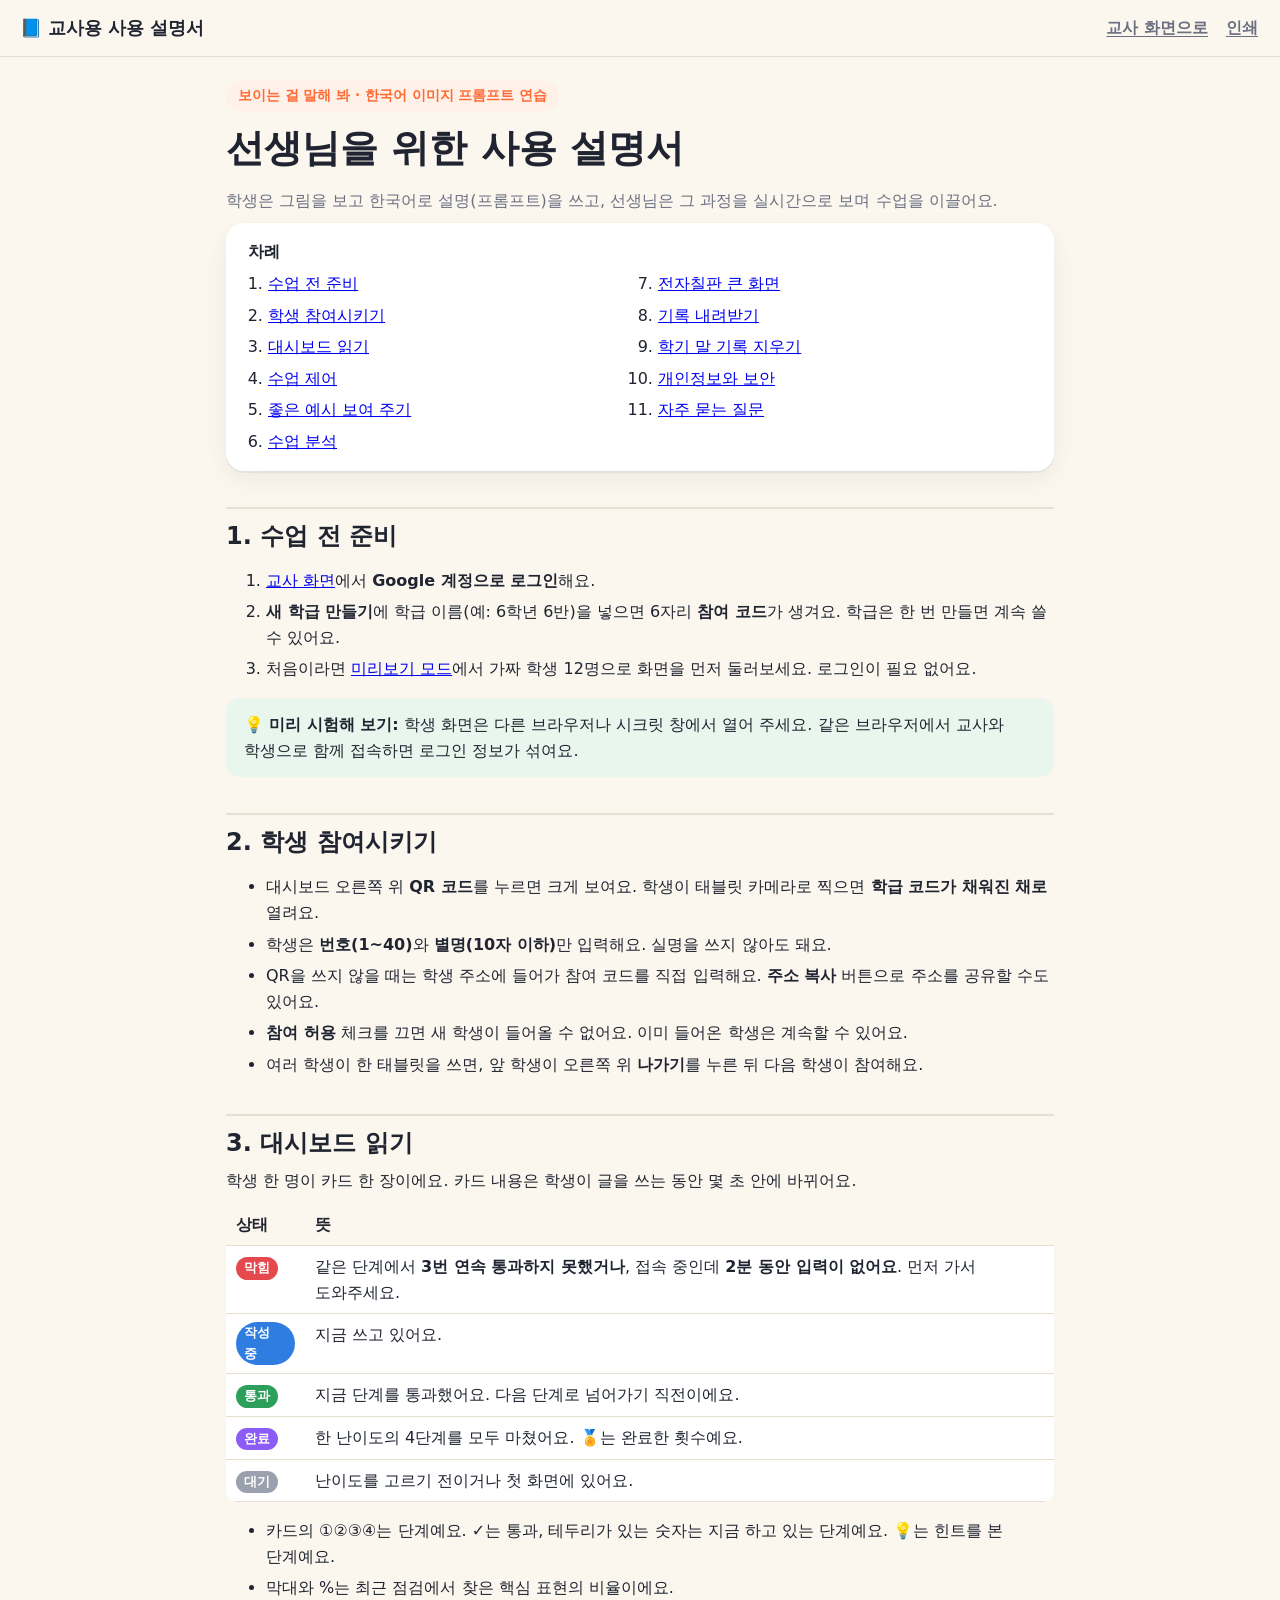
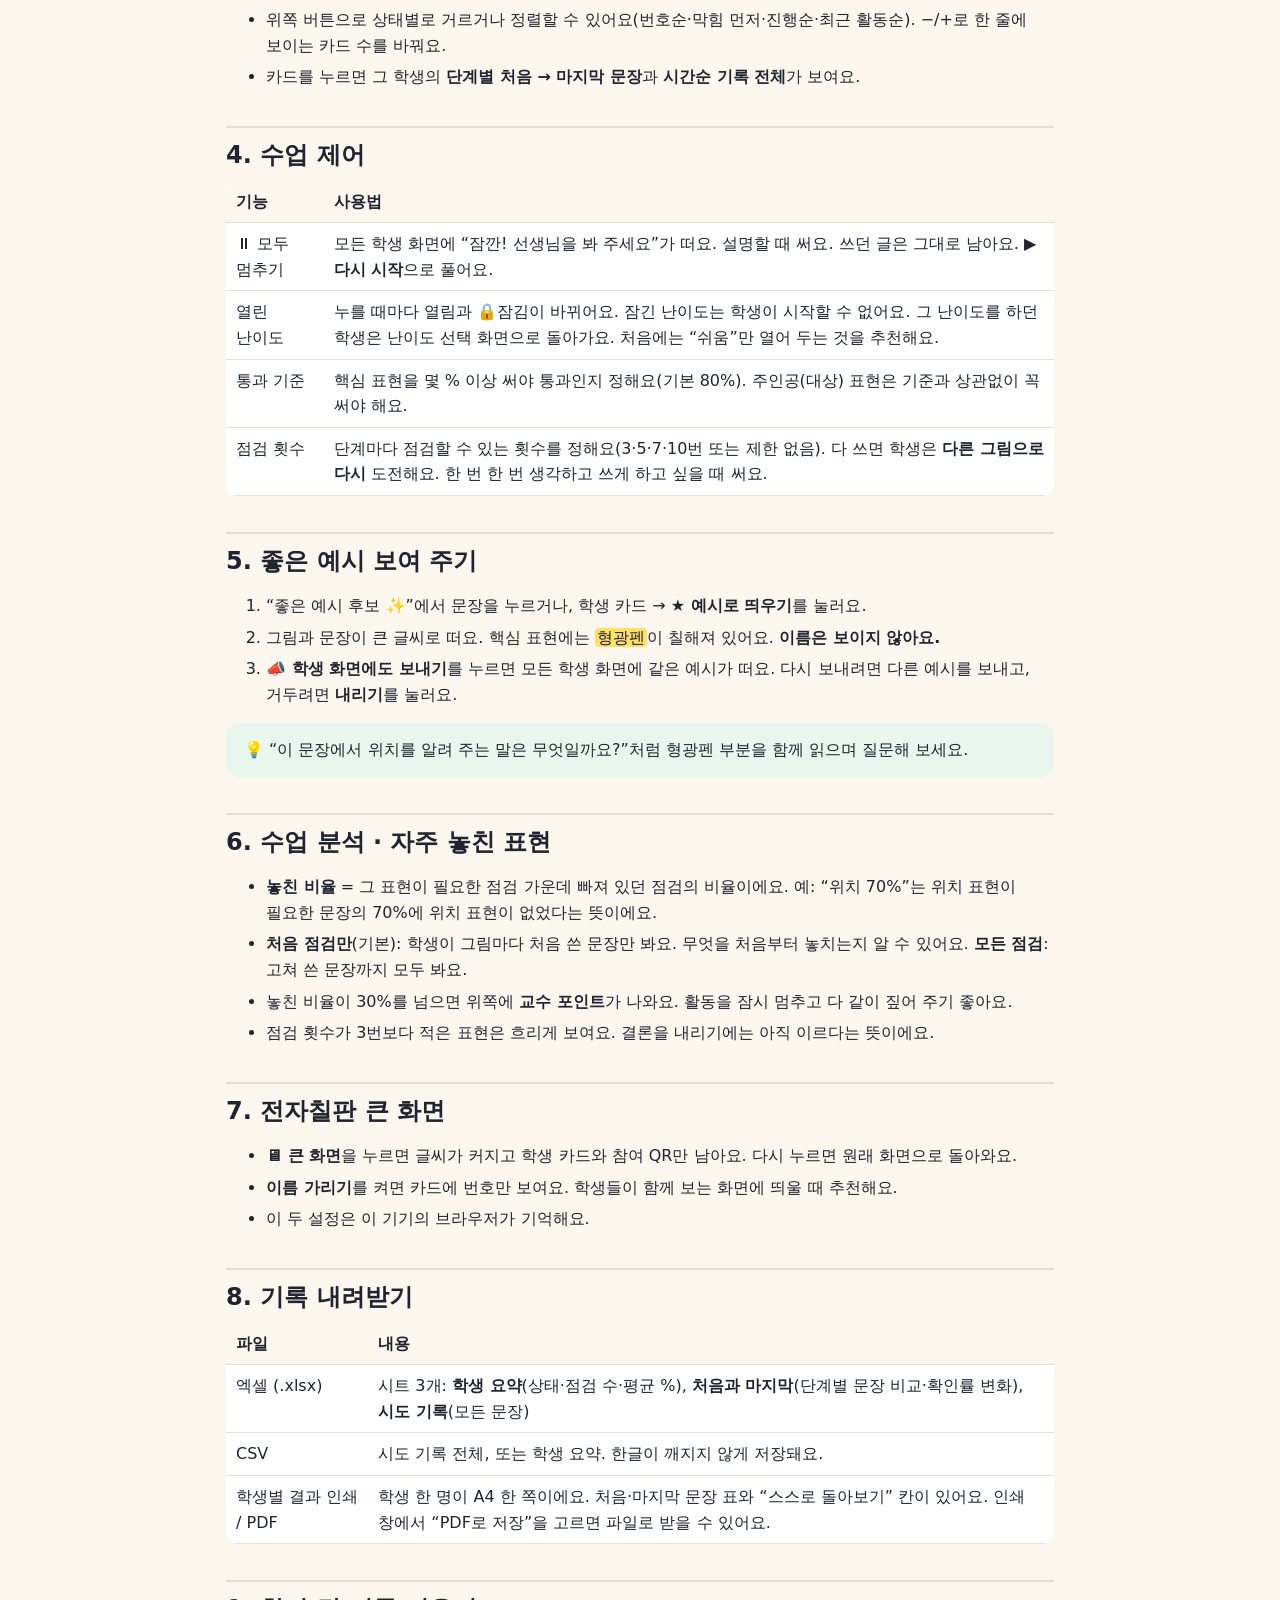
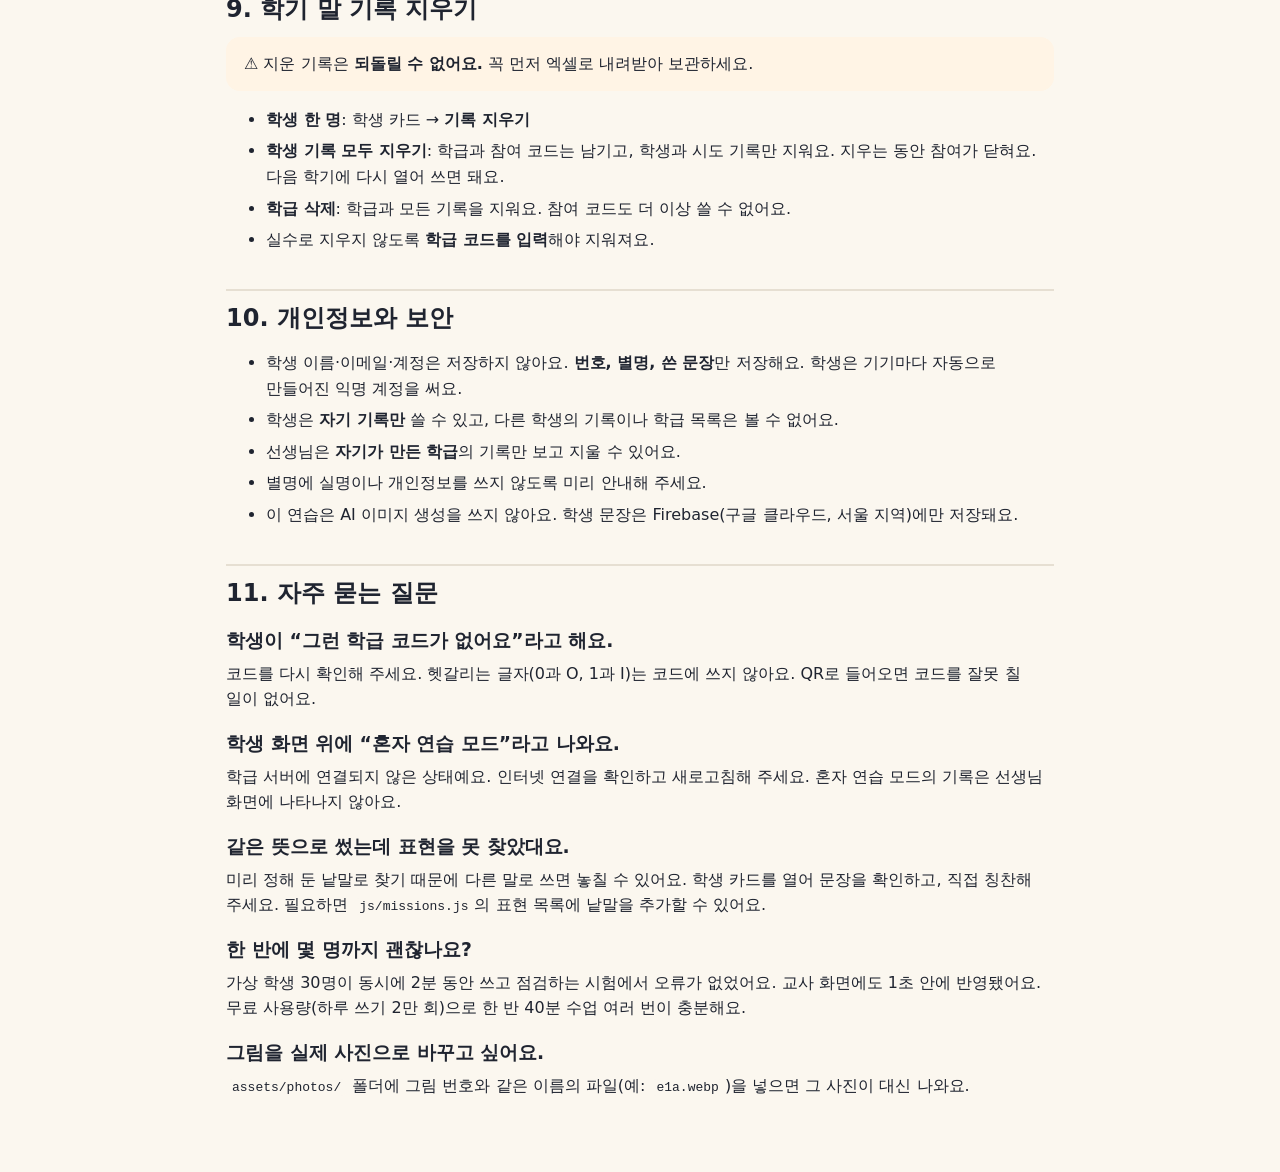
==== guide.html @ dd469cb9 "4단계 수업 운영 도구 + 6단계 마무리 4단계 - 수업 제어: 전체 일시정지, 난이도 잠금, 통과 기준, 단계별 점검 횟수 제한 (학생 화면 실시간 반영) - 좋은 예시: 이름 " ====
<!doctype html>
<html lang="ko">
<head>
  <meta charset="utf-8">
  <meta name="viewport" content="width=device-width, initial-scale=1">
  <title>교사용 사용 설명서 · 보이는 걸 말해 봐</title>
  <link rel="stylesheet" href="css/style.css">
  <style>
    .guide { max-width: 860px; }
    .guide h1 { font-size: clamp(1.8rem, 4vw, 2.4rem); }
    .guide h2 { margin-top: 36px; padding-top: 12px; border-top: 2px solid var(--line); }
    .guide h3 { margin-top: 20px; }
    .guide li { margin-bottom: 6px; }
    .guide .toc { background: var(--card); border-radius: var(--radius); padding: 16px 22px; box-shadow: var(--shadow); }
    .guide .toc ol { margin: 6px 0 0; padding-left: 20px; columns: 2; }
    .guide .box { background: var(--card); border-radius: 14px; padding: 14px 18px; border: 1px solid var(--line); margin: 12px 0; }
    .guide .tip { background: var(--ok-soft); border: 0; }
    .guide .warn { background: var(--warn-soft); border: 0; }
    .guide table { width: 100%; border-collapse: collapse; background: var(--card); border-radius: 12px; overflow: hidden; }
    .guide th, .guide td { text-align: left; padding: 8px 10px; border-bottom: 1px solid var(--line); vertical-align: top; }
    .guide th { background: var(--bg); }
    .guide code { background: var(--bg); padding: 1px 6px; border-radius: 6px; }
    .st { display: inline-block; font-weight: 800; font-size: .8rem; padding: 1px 8px; border-radius: 999px; color: #fff; }
    .st.w { background: #2f7de1; } .st.p { background: #2e9e5b; } .st.s { background: #e5484d; } .st.d { background: #8b5cf6; } .st.q { background: #9aa0ad; }
    @media (max-width: 640px) { .guide .toc ol { columns: 1; } }
    @media print { .topbar { display: none; } .guide h2 { break-before: auto; } }
  </style>
</head>
<body>
  <header class="topbar">
    <a class="brand" href="teacher.html" style="color:inherit;text-decoration:none"><span aria-hidden="true">📘</span> 교사용 사용 설명서</a>
    <div class="top-actions"><a class="text-button" href="teacher.html">교사 화면으로</a><button class="text-button" type="button" onclick="print()">인쇄</button></div>
  </header>
  <main class="wrap guide">
    <span class="eyebrow">보이는 걸 말해 봐 · 한국어 이미지 프롬프트 연습</span>
    <h1>선생님을 위한 사용 설명서</h1>
    <p class="muted">학생은 그림을 보고 한국어로 설명(프롬프트)을 쓰고, 선생님은 그 과정을 실시간으로 보며 수업을 이끌어요.</p>

    <nav class="toc" aria-label="차례"><b>차례</b>
      <ol>
        <li><a href="#before">수업 전 준비</a></li>
        <li><a href="#join">학생 참여시키기</a></li>
        <li><a href="#dash">대시보드 읽기</a></li>
        <li><a href="#control">수업 제어</a></li>
        <li><a href="#example">좋은 예시 보여 주기</a></li>
        <li><a href="#analysis">수업 분석</a></li>
        <li><a href="#board">전자칠판 큰 화면</a></li>
        <li><a href="#download">기록 내려받기</a></li>
        <li><a href="#delete">학기 말 기록 지우기</a></li>
        <li><a href="#privacy">개인정보와 보안</a></li>
        <li><a href="#faq">자주 묻는 질문</a></li>
      </ol>
    </nav>

    <h2 id="before">1. 수업 전 준비</h2>
    <ol>
      <li><a href="teacher.html">교사 화면</a>에서 <b>Google 계정으로 로그인</b>해요.</li>
      <li><b>새 학급 만들기</b>에 학급 이름(예: 6학년 6반)을 넣으면 6자리 <b>참여 코드</b>가 생겨요. 학급은 한 번 만들면 계속 쓸 수 있어요.</li>
      <li>처음이라면 <a href="teacher.html?demo">미리보기 모드</a>에서 가짜 학생 12명으로 화면을 먼저 둘러보세요. 로그인이 필요 없어요.</li>
    </ol>
    <div class="box tip">💡 <b>미리 시험해 보기:</b> 학생 화면은 다른 브라우저나 시크릿 창에서 열어 주세요. 같은 브라우저에서 교사와 학생으로 함께 접속하면 로그인 정보가 섞여요.</div>

    <h2 id="join">2. 학생 참여시키기</h2>
    <ul>
      <li>대시보드 오른쪽 위 <b>QR 코드</b>를 누르면 크게 보여요. 학생이 태블릿 카메라로 찍으면 <b>학급 코드가 채워진 채로</b> 열려요.</li>
      <li>학생은 <b>번호(1~40)</b>와 <b>별명(10자 이하)</b>만 입력해요. 실명을 쓰지 않아도 돼요.</li>
      <li>QR을 쓰지 않을 때는 학생 주소에 들어가 참여 코드를 직접 입력해요. <b>주소 복사</b> 버튼으로 주소를 공유할 수도 있어요.</li>
      <li><b>참여 허용</b> 체크를 끄면 새 학생이 들어올 수 없어요. 이미 들어온 학생은 계속할 수 있어요.</li>
      <li>여러 학생이 한 태블릿을 쓰면, 앞 학생이 오른쪽 위 <b>나가기</b>를 누른 뒤 다음 학생이 참여해요.</li>
    </ul>

    <h2 id="dash">3. 대시보드 읽기</h2>
    <p>학생 한 명이 카드 한 장이에요. 카드 내용은 학생이 글을 쓰는 동안 몇 초 안에 바뀌어요.</p>
    <table>
      <tr><th>상태</th><th>뜻</th></tr>
      <tr><td><span class="st s">막힘</span></td><td>같은 단계에서 <b>3번 연속 통과하지 못했거나</b>, 접속 중인데 <b>2분 동안 입력이 없어요</b>. 먼저 가서 도와주세요.</td></tr>
      <tr><td><span class="st w">작성 중</span></td><td>지금 쓰고 있어요.</td></tr>
      <tr><td><span class="st p">통과</span></td><td>지금 단계를 통과했어요. 다음 단계로 넘어가기 직전이에요.</td></tr>
      <tr><td><span class="st d">완료</span></td><td>한 난이도의 4단계를 모두 마쳤어요. 🏅는 완료한 횟수예요.</td></tr>
      <tr><td><span class="st q">대기</span></td><td>난이도를 고르기 전이거나 첫 화면에 있어요.</td></tr>
    </table>
    <ul>
      <li>카드의 ①②③④는 단계예요. ✓는 통과, 테두리가 있는 숫자는 지금 하고 있는 단계예요. 💡는 힌트를 본 단계예요.</li>
      <li>막대와 %는 최근 점검에서 찾은 핵심 표현의 비율이에요.</li>
      <li>위쪽 버튼으로 상태별로 거르거나 정렬할 수 있어요(번호순·막힘 먼저·진행순·최근 활동순). −/+로 한 줄에 보이는 카드 수를 바꿔요.</li>
      <li>카드를 누르면 그 학생의 <b>단계별 처음 → 마지막 문장</b>과 <b>시간순 기록 전체</b>가 보여요.</li>
    </ul>

    <h2 id="control">4. 수업 제어</h2>
    <table>
      <tr><th>기능</th><th>사용법</th></tr>
      <tr><td>⏸ 모두 멈추기</td><td>모든 학생 화면에 “잠깐! 선생님을 봐 주세요”가 떠요. 설명할 때 써요. 쓰던 글은 그대로 남아요. <b>▶ 다시 시작</b>으로 풀어요.</td></tr>
      <tr><td>열린 난이도</td><td>누를 때마다 열림과 🔒잠김이 바뀌어요. 잠긴 난이도는 학생이 시작할 수 없어요. 그 난이도를 하던 학생은 난이도 선택 화면으로 돌아가요. 처음에는 “쉬움”만 열어 두는 것을 추천해요.</td></tr>
      <tr><td>통과 기준</td><td>핵심 표현을 몇 % 이상 써야 통과인지 정해요(기본 80%). 주인공(대상) 표현은 기준과 상관없이 꼭 써야 해요.</td></tr>
      <tr><td>점검 횟수</td><td>단계마다 점검할 수 있는 횟수를 정해요(3·5·7·10번 또는 제한 없음). 다 쓰면 학생은 <b>다른 그림으로 다시</b> 도전해요. 한 번 한 번 생각하고 쓰게 하고 싶을 때 써요.</td></tr>
    </table>

    <h2 id="example">5. 좋은 예시 보여 주기</h2>
    <ol>
      <li>“좋은 예시 후보 ✨”에서 문장을 누르거나, 학생 카드 → <b>★ 예시로 띄우기</b>를 눌러요.</li>
      <li>그림과 문장이 큰 글씨로 떠요. 핵심 표현에는 <mark>형광펜</mark>이 칠해져 있어요. <b>이름은 보이지 않아요.</b></li>
      <li><b>📣 학생 화면에도 보내기</b>를 누르면 모든 학생 화면에 같은 예시가 떠요. 다시 보내려면 다른 예시를 보내고, 거두려면 <b>내리기</b>를 눌러요.</li>
    </ol>
    <div class="box tip">💡 “이 문장에서 위치를 알려 주는 말은 무엇일까요?”처럼 형광펜 부분을 함께 읽으며 질문해 보세요.</div>

    <h2 id="analysis">6. 수업 분석 · 자주 놓친 표현</h2>
    <ul>
      <li><b>놓친 비율</b> = 그 표현이 필요한 점검 가운데 빠져 있던 점검의 비율이에요. 예: “위치 70%”는 위치 표현이 필요한 문장의 70%에 위치 표현이 없었다는 뜻이에요.</li>
      <li><b>처음 점검만</b>(기본): 학생이 그림마다 처음 쓴 문장만 봐요. 무엇을 처음부터 놓치는지 알 수 있어요. <b>모든 점검</b>: 고쳐 쓴 문장까지 모두 봐요.</li>
      <li>놓친 비율이 30%를 넘으면 위쪽에 <b>교수 포인트</b>가 나와요. 활동을 잠시 멈추고 다 같이 짚어 주기 좋아요.</li>
      <li>점검 횟수가 3번보다 적은 표현은 흐리게 보여요. 결론을 내리기에는 아직 이르다는 뜻이에요.</li>
    </ul>

    <h2 id="board">7. 전자칠판 큰 화면</h2>
    <ul>
      <li><b>🖥 큰 화면</b>을 누르면 글씨가 커지고 학생 카드와 참여 QR만 남아요. 다시 누르면 원래 화면으로 돌아와요.</li>
      <li><b>이름 가리기</b>를 켜면 카드에 번호만 보여요. 학생들이 함께 보는 화면에 띄울 때 추천해요.</li>
      <li>이 두 설정은 이 기기의 브라우저가 기억해요.</li>
    </ul>

    <h2 id="download">8. 기록 내려받기</h2>
    <table>
      <tr><th>파일</th><th>내용</th></tr>
      <tr><td>엑셀 (.xlsx)</td><td>시트 3개: <b>학생 요약</b>(상태·점검 수·평균 %), <b>처음과 마지막</b>(단계별 문장 비교·확인률 변화), <b>시도 기록</b>(모든 문장)</td></tr>
      <tr><td>CSV</td><td>시도 기록 전체, 또는 학생 요약. 한글이 깨지지 않게 저장돼요.</td></tr>
      <tr><td>학생별 결과 인쇄 / PDF</td><td>학생 한 명이 A4 한 쪽이에요. 처음·마지막 문장 표와 “스스로 돌아보기” 칸이 있어요. 인쇄 창에서 “PDF로 저장”을 고르면 파일로 받을 수 있어요.</td></tr>
    </table>

    <h2 id="delete">9. 학기 말 기록 지우기</h2>
    <div class="box warn">⚠️ 지운 기록은 <b>되돌릴 수 없어요.</b> 꼭 먼저 엑셀로 내려받아 보관하세요.</div>
    <ul>
      <li><b>학생 한 명</b>: 학생 카드 → <b>기록 지우기</b></li>
      <li><b>학생 기록 모두 지우기</b>: 학급과 참여 코드는 남기고, 학생과 시도 기록만 지워요. 지우는 동안 참여가 닫혀요. 다음 학기에 다시 열어 쓰면 돼요.</li>
      <li><b>학급 삭제</b>: 학급과 모든 기록을 지워요. 참여 코드도 더 이상 쓸 수 없어요.</li>
      <li>실수로 지우지 않도록 <b>학급 코드를 입력</b>해야 지워져요.</li>
    </ul>

    <h2 id="privacy">10. 개인정보와 보안</h2>
    <ul>
      <li>학생 이름·이메일·계정은 저장하지 않아요. <b>번호, 별명, 쓴 문장</b>만 저장해요. 학생은 기기마다 자동으로 만들어진 익명 계정을 써요.</li>
      <li>학생은 <b>자기 기록만</b> 쓸 수 있고, 다른 학생의 기록이나 학급 목록은 볼 수 없어요.</li>
      <li>선생님은 <b>자기가 만든 학급</b>의 기록만 보고 지울 수 있어요.</li>
      <li>별명에 실명이나 개인정보를 쓰지 않도록 미리 안내해 주세요.</li>
      <li>이 연습은 AI 이미지 생성을 쓰지 않아요. 학생 문장은 Firebase(구글 클라우드, 서울 지역)에만 저장돼요.</li>
    </ul>

    <h2 id="faq">11. 자주 묻는 질문</h2>
    <h3>학생이 “그런 학급 코드가 없어요”라고 해요.</h3>
    <p>코드를 다시 확인해 주세요. 헷갈리는 글자(0과 O, 1과 I)는 코드에 쓰지 않아요. QR로 들어오면 코드를 잘못 칠 일이 없어요.</p>
    <h3>학생 화면 위에 “혼자 연습 모드”라고 나와요.</h3>
    <p>학급 서버에 연결되지 않은 상태예요. 인터넷 연결을 확인하고 새로고침해 주세요. 혼자 연습 모드의 기록은 선생님 화면에 나타나지 않아요.</p>
    <h3>같은 뜻으로 썼는데 표현을 못 찾았대요.</h3>
    <p>미리 정해 둔 낱말로 찾기 때문에 다른 말로 쓰면 놓칠 수 있어요. 학생 카드를 열어 문장을 확인하고, 직접 칭찬해 주세요. 필요하면 <code>js/missions.js</code>의 표현 목록에 낱말을 추가할 수 있어요.</p>
    <h3>한 반에 몇 명까지 괜찮나요?</h3>
    <p>가상 학생 30명이 동시에 2분 동안 쓰고 점검하는 시험에서 오류가 없었어요. 교사 화면에도 1초 안에 반영됐어요. 무료 사용량(하루 쓰기 2만 회)으로 한 반 40분 수업 여러 번이 충분해요.</p>
    <h3>그림을 실제 사진으로 바꾸고 싶어요.</h3>
    <p><code>assets/photos/</code> 폴더에 그림 번호와 같은 이름의 파일(예: <code>e1a.webp</code>)을 넣으면 그 사진이 대신 나와요.</p>
  </main>
</body>
</html>
---- css/style.css ----
:root {
  --bg: #fbf7ef;
  --card: #ffffff;
  --ink: #1f2430;
  --muted: #6b7080;
  --line: #e6dfd2;
  --accent: #ff6b35;
  --accent-ink: #ffffff;
  --accent-soft: #fff0e8;
  --easy: #3fae5a;
  --medium: #2f7de1;
  --hard: #8b5cf6;
  --ok: #2e9e5b;
  --ok-soft: #e8f6ee;
  --warn: #d9822b;
  --warn-soft: #fff4e5;
  --radius: 18px;
  --shadow: 0 2px 0 rgba(31, 36, 48, .06), 0 8px 24px rgba(31, 36, 48, .06);
  font-family: "Pretendard", "Apple SD Gothic Neo", "Malgun Gothic", system-ui, sans-serif;
}
* { box-sizing: border-box; }
body { margin: 0; background: var(--bg); color: var(--ink); line-height: 1.6; word-break: keep-all; }
button, input, select, textarea { font: inherit; color: inherit; }
button { cursor: pointer; }
button:disabled { cursor: not-allowed; opacity: .45; }
:focus-visible { outline: 3px solid var(--accent); outline-offset: 2px; }
h1, h2, h3 { line-height: 1.3; margin: 0 0 .4em; }
p { margin: 0 0 .6em; }
.muted { color: var(--muted); }
.tiny { font-size: .85rem; }
.wrap { max-width: 1120px; margin: 0 auto; padding: 24px 16px 64px; }
.loading { text-align: center; padding: 80px 0; color: var(--muted); }

/* 상단 바 */
.topbar { position: sticky; top: 0; z-index: 10; display: flex; align-items: center; justify-content: space-between; gap: 12px; flex-wrap: wrap; padding: 10px 20px; background: rgba(251, 247, 239, .92); backdrop-filter: blur(8px); border-bottom: 1px solid var(--line); }
.brand { background: none; border: 0; font-weight: 800; font-size: 1.1rem; padding: 4px 0; }
.top-actions { display: flex; align-items: center; gap: 6px 14px; flex-wrap: wrap; }
.who { font-weight: 700; background: var(--card); border: 1px solid var(--line); padding: 3px 12px; border-radius: 999px; font-size: .9rem; }
.net { font-size: .8rem; padding: 3px 10px; border-radius: 999px; }
.net.on { background: var(--ok-soft); color: var(--ok); }
.net.off { background: #fde8e8; color: #c0392b; }
.net.local { background: #eef0f4; color: var(--muted); }

/* 버튼 */
.primary { background: var(--accent); color: var(--accent-ink); border: 0; border-radius: 999px; padding: 12px 22px; font-weight: 800; box-shadow: 0 3px 0 #d9531f; }
.primary:hover:not(:disabled) { filter: brightness(1.05); }
.primary:active:not(:disabled) { transform: translateY(2px); box-shadow: 0 1px 0 #d9531f; }
.outline { background: var(--card); border: 2px solid var(--ink); border-radius: 999px; padding: 10px 20px; font-weight: 700; }
.outline.compact { padding: 6px 14px; font-size: .9rem; }
.text-button { background: none; border: 0; padding: 4px 2px; color: var(--muted); font-weight: 600; text-decoration: underline; text-underline-offset: 3px; }
.text-button:hover { color: var(--ink); }
.full { width: 100%; }

/* 참여 화면 */
.join-card { max-width: 480px; margin: 40px auto; background: var(--card); border-radius: 28px; padding: 36px 32px; box-shadow: var(--shadow); text-align: center; }
.join-card h1 { font-size: 2rem; }
.join-form { display: grid; gap: 14px; margin: 24px 0 10px; text-align: left; }
.join-form label { display: grid; gap: 6px; font-weight: 700; }
.join-form input, .join-form select { border: 2px solid var(--line); border-radius: 12px; padding: 12px 14px; background: #fff; font-size: 1.05rem; }
.join-form input:focus, .join-form select:focus { border-color: var(--accent); outline: none; }
#classCode { text-transform: uppercase; letter-spacing: .15em; font-weight: 800; }
.form-error { color: #c0392b; min-height: 1.4em; margin: 0; font-weight: 600; }

/* 로비 */
.eyebrow { display: inline-block; font-size: .85rem; font-weight: 700; color: var(--accent); background: var(--accent-soft); padding: 4px 12px; border-radius: 999px; margin-bottom: 12px; }
.hero { padding: 24px 0 12px; }
.hero h1, .join-card h1 { font-size: clamp(1.8rem, 4vw, 2.8rem); }
h1 em { font-style: normal; color: var(--accent); }
.hero-copy { max-width: 640px; color: var(--muted); font-size: 1.05rem; }
.definition { display: grid; grid-template-columns: 1fr 1fr; gap: 20px; background: var(--card); border-radius: var(--radius); padding: 24px; box-shadow: var(--shadow); margin: 20px 0; }
.prompt-example { background: var(--bg); border-radius: 14px; padding: 16px 18px; }
.prompt-example .before { color: var(--muted); text-decoration: line-through; }
.prompt-example .after { font-weight: 700; }
.resume { display: flex; justify-content: space-between; align-items: center; gap: 12px; flex-wrap: wrap; background: var(--accent-soft); border: 2px dashed var(--accent); border-radius: var(--radius); padding: 14px 20px; margin-bottom: 20px; font-weight: 700; }
.level-heading { display: flex; justify-content: space-between; align-items: baseline; flex-wrap: wrap; gap: 8px; margin: 28px 0 14px; }
.level-grid { display: grid; grid-template-columns: repeat(3, 1fr); gap: 16px; }
.level-card { background: var(--card); border-radius: var(--radius); overflow: hidden; box-shadow: var(--shadow); display: flex; flex-direction: column; }
.level-card .card-head { display: flex; justify-content: space-between; align-items: center; padding: 18px 20px; color: #fff; }
.level-card .card-head h3 { margin: 0; font-size: 1.4rem; }
.level-card.easy .card-head { background: var(--easy); }
.level-card.medium .card-head { background: var(--medium); }
.level-card.hard .card-head { background: var(--hard); }
.card-body { padding: 18px 20px 20px; display: flex; flex-direction: column; gap: 12px; flex: 1; }
.card-body .primary { margin-top: auto; }
.tagrow, .chips { display: flex; flex-wrap: wrap; gap: 6px; }
.tag, .chip { font-size: .82rem; padding: 3px 10px; border-radius: 999px; background: var(--bg); border: 1px solid var(--line); }
.how { display: grid; grid-template-columns: repeat(3, 1fr); gap: 16px; margin-top: 32px; }
.how article { background: var(--card); border-radius: var(--radius); padding: 18px 20px; border: 1px solid var(--line); }
.how b { display: block; margin-bottom: 4px; }
.how span { color: var(--accent); margin-right: 8px; }
.how p { color: var(--muted); margin: 0; }

/* 도전 화면 */
.game-top { display: flex; justify-content: space-between; align-items: center; gap: 12px; flex-wrap: wrap; margin-bottom: 14px; }
.breadcrumb { display: flex; align-items: center; gap: 10px; font-weight: 700; }
.pill { display: inline-block; color: #fff; font-weight: 800; font-size: .85rem; padding: 3px 12px; border-radius: 999px; }
.pill.easy { background: var(--easy); } .pill.medium { background: var(--medium); } .pill.hard { background: var(--hard); }
.progress { display: grid; grid-template-columns: repeat(4, 1fr); gap: 8px; margin-bottom: 18px; }
.progress button { display: flex; align-items: center; gap: 8px; background: var(--card); border: 2px solid var(--line); border-radius: 14px; padding: 10px 12px; text-align: left; }
.progress button.active { border-color: var(--accent); background: var(--accent-soft); }
.progress .num { flex: none; display: grid; place-items: center; width: 30px; height: 30px; border-radius: 50%; background: var(--bg); font-weight: 800; font-size: .85rem; }
.progress button.active .num { background: var(--accent); color: #fff; }
.progress b { font-size: .9rem; }
.workspace { display: grid; grid-template-columns: 1.05fr 1fr; gap: 18px; align-items: start; }
.panel { background: var(--card); border-radius: var(--radius); padding: 18px; box-shadow: var(--shadow); }
.panel-head { display: flex; justify-content: space-between; align-items: baseline; gap: 8px; flex-wrap: wrap; margin-bottom: 12px; }
.panel-label { font-weight: 800; }
.panel-head small { color: var(--muted); }
.image-button { position: relative; display: block; width: 100%; padding: 0; border: 0; border-radius: 14px; overflow: hidden; background: var(--bg); }
.image-button img { display: block; width: 100%; aspect-ratio: 4 / 3; object-fit: cover; }
.expand { position: absolute; right: 10px; bottom: 10px; background: rgba(0, 0, 0, .55); color: #fff; width: 34px; height: 34px; border-radius: 10px; display: grid; place-items: center; }
.image-bottom { display: flex; justify-content: space-between; align-items: center; gap: 8px; margin-top: 10px; font-size: .9rem; }
.editor h1 { font-size: 1.5rem; }
.task { color: var(--muted); }
.chips { margin: 4px 0 16px; }
.input-label { display: block; font-weight: 700; margin-bottom: 6px; }
textarea { width: 100%; min-height: 150px; resize: vertical; border: 2px solid var(--line); border-radius: 14px; padding: 14px; font-size: 1.1rem; line-height: 1.6; background: #fff; }
textarea:focus { border-color: var(--accent); outline: none; }
.text-meta { display: flex; justify-content: space-between; font-size: .85rem; color: var(--muted); margin: 6px 0 14px; }
.feedback-box { margin-top: 16px; border-radius: 14px; padding: 16px 18px; background: var(--ok-soft); border: 2px solid var(--ok); }
.feedback-box.retry { background: var(--warn-soft); border-color: var(--warn); }
.feedback-box h2 { font-size: 1.15rem; }
.meter { height: 10px; background: rgba(0, 0, 0, .08); border-radius: 999px; overflow: hidden; margin: 6px 0 12px; }
.meter div { height: 100%; background: var(--ok); border-radius: 999px; transition: width .4s; }
.retry .meter div { background: var(--warn); }
.feedback-list { list-style: none; padding: 0; margin: 0 0 12px; display: grid; gap: 6px; }
.feedback-list li { display: flex; gap: 8px; }
.feedback-list li.yes span:first-child { color: var(--ok); font-weight: 800; }
.feedback-list li.no span:first-child { color: var(--warn); font-weight: 800; }
.hint { margin-top: 16px; background: var(--bg); border-radius: 12px; padding: 10px 14px; }
.hint summary { cursor: pointer; font-weight: 700; }
.hint p { margin: 8px 0 0; }

/* 결과 화면 */
.completion-head { text-align: center; padding: 24px 0 20px; }
.completion-head h1 { margin-top: 12px; font-size: clamp(1.6rem, 3.5vw, 2.4rem); }
.completion-symbol { font-size: 3rem; color: var(--accent); }
.result-grid { display: grid; grid-template-columns: repeat(2, 1fr); gap: 16px; }
.result-card { background: var(--card); border-radius: var(--radius); padding: 16px; box-shadow: var(--shadow); }
.result-head { display: flex; gap: 12px; align-items: center; margin-bottom: 12px; }
.result-head img { width: 110px; aspect-ratio: 4 / 3; object-fit: cover; border-radius: 10px; flex: none; }
.result-head h2 { font-size: 1.1rem; margin: 0; }
.result-card small { color: var(--muted); font-weight: 700; }
.result-card .first { background: var(--bg); border-radius: 10px; padding: 10px 12px; color: var(--muted); }
.result-card .final { background: var(--ok-soft); border-radius: 10px; padding: 10px 12px; font-weight: 600; }
.complete-actions { display: flex; flex-wrap: wrap; justify-content: center; gap: 10px; margin-top: 24px; }

/* 대화상자 */
dialog { border: 0; border-radius: 22px; padding: 24px; max-width: min(640px, calc(100vw - 32px)); width: 100%; box-shadow: 0 20px 60px rgba(0, 0, 0, .25); color: var(--ink); }
dialog::backdrop { background: rgba(20, 24, 32, .55); }
.dialog-head { display: flex; justify-content: space-between; align-items: center; gap: 12px; }
.dialog-close { background: var(--bg); border: 0; width: 36px; height: 36px; border-radius: 50%; font-size: 1rem; }
.dialog-actions { display: flex; justify-content: flex-end; gap: 10px; margin-top: 16px; }
.image-dialog { padding: 0; max-width: min(1000px, calc(100vw - 32px)); background: #000; }
.image-dialog img { display: block; width: 100%; height: auto; }
.image-dialog .dialog-close { position: absolute; top: 10px; right: 10px; }
.record-list { max-height: 55vh; overflow: auto; display: grid; gap: 10px; margin-top: 10px; }
.record-item { border: 1px solid var(--line); border-radius: 12px; padding: 12px 14px; }
.record-item h3 { font-size: 1rem; margin: 0; }
.record-item small { color: var(--muted); }
.record-item p { margin: 6px 0 0; }
.empty { text-align: center; color: var(--muted); padding: 30px 0; }
.toast { position: fixed; left: 50%; bottom: 24px; transform: translateX(-50%); background: var(--ink); color: #fff; padding: 12px 20px; border-radius: 999px; max-width: calc(100vw - 32px); z-index: 50; box-shadow: var(--shadow); }

/* 선생님 수업 제어 */
.level-card.locked { opacity: .55; }
.level-card.locked .card-head { background: #9aa0ad !important; }
.pause-overlay { position: fixed; inset: 0; z-index: 40; display: grid; place-items: center; text-align: center; padding: 24px; background: rgba(31, 36, 48, .82); color: #fff; backdrop-filter: blur(4px); }
.pause-overlay[hidden] { display: none; }
.pause-overlay h2 { font-size: clamp(1.8rem, 5vw, 3rem); margin: 8px 0; }
.pause-overlay p { opacity: .85; }
.pause-icon { font-size: clamp(4rem, 12vw, 7rem); animation: wave 1.6s ease-in-out infinite; }
@keyframes wave { 0%, 100% { transform: rotate(0); } 50% { transform: rotate(14deg); } }
.example-dialog { max-width: min(860px, calc(100vw - 24px)); }
.example-wrap { display: grid; grid-template-columns: minmax(0, 1fr) minmax(0, 1.2fr); gap: 18px; align-items: center; margin-top: 8px; }
.example-img { width: 100%; aspect-ratio: 4 / 3; object-fit: cover; border-radius: 14px; }
.example-text { font-size: clamp(1.2rem, 2.6vw, 1.6rem); font-weight: 700; line-height: 1.6; margin: 6px 0; }
mark { background: #ffe066; color: inherit; border-radius: 4px; padding: 0 2px; }
@media (max-width: 640px) { .example-wrap { grid-template-columns: 1fr; } }

/* 넓은 화면·가로 태블릿: 글을 쓰는 동안에도 그림이 보이도록 그림 칸을 고정 */
@media (min-width: 701px) {
  .workspace > .panel:first-child { position: sticky; top: 70px; }
}
/* 세로 태블릿(768px 안팎): 그림과 글쓰기를 나란히 두되 칸을 좁게 */
@media (max-width: 1000px) {
  .workspace { grid-template-columns: 1fr 1fr; gap: 12px; }
  .panel { padding: 14px; }
  .editor h1 { font-size: 1.3rem; }
  textarea { min-height: 130px; font-size: 1.05rem; }
  .progress b { font-size: .8rem; }
}
@media (max-width: 860px) {
  .definition, .result-grid { grid-template-columns: 1fr; }
  .level-card .card-head { padding: 14px 16px; }
  .card-body { padding: 14px 16px 16px; }
}
/* 휴대폰: 한 줄로 */
@media (max-width: 700px) {
  .workspace { grid-template-columns: 1fr; }
}
@media (max-width: 640px) {
  .level-grid, .how { grid-template-columns: 1fr; }
  .progress { grid-template-columns: repeat(2, 1fr); }
}
@media (max-width: 480px) {
  .topbar { padding: 8px 16px; }
  .join-card { padding: 28px 20px; margin: 16px auto; }
  .progress b { font-size: .8rem; }
}
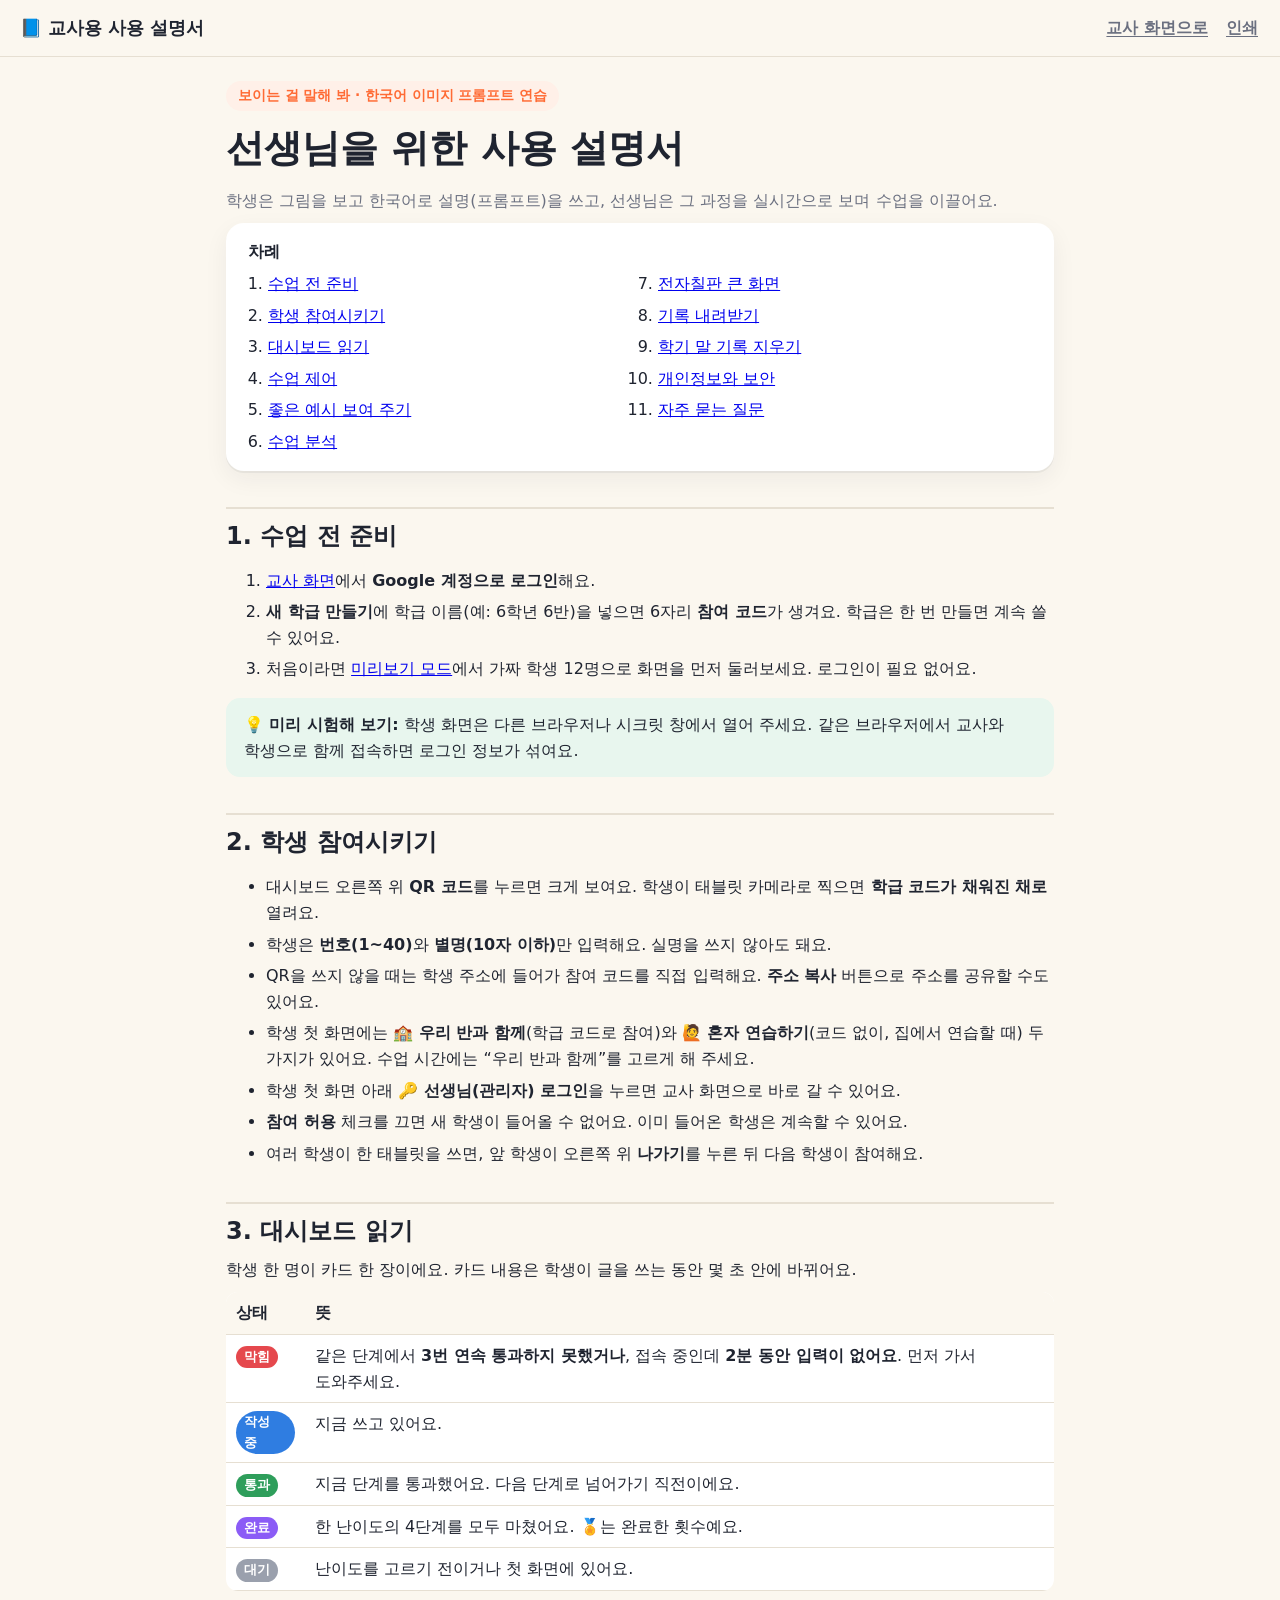
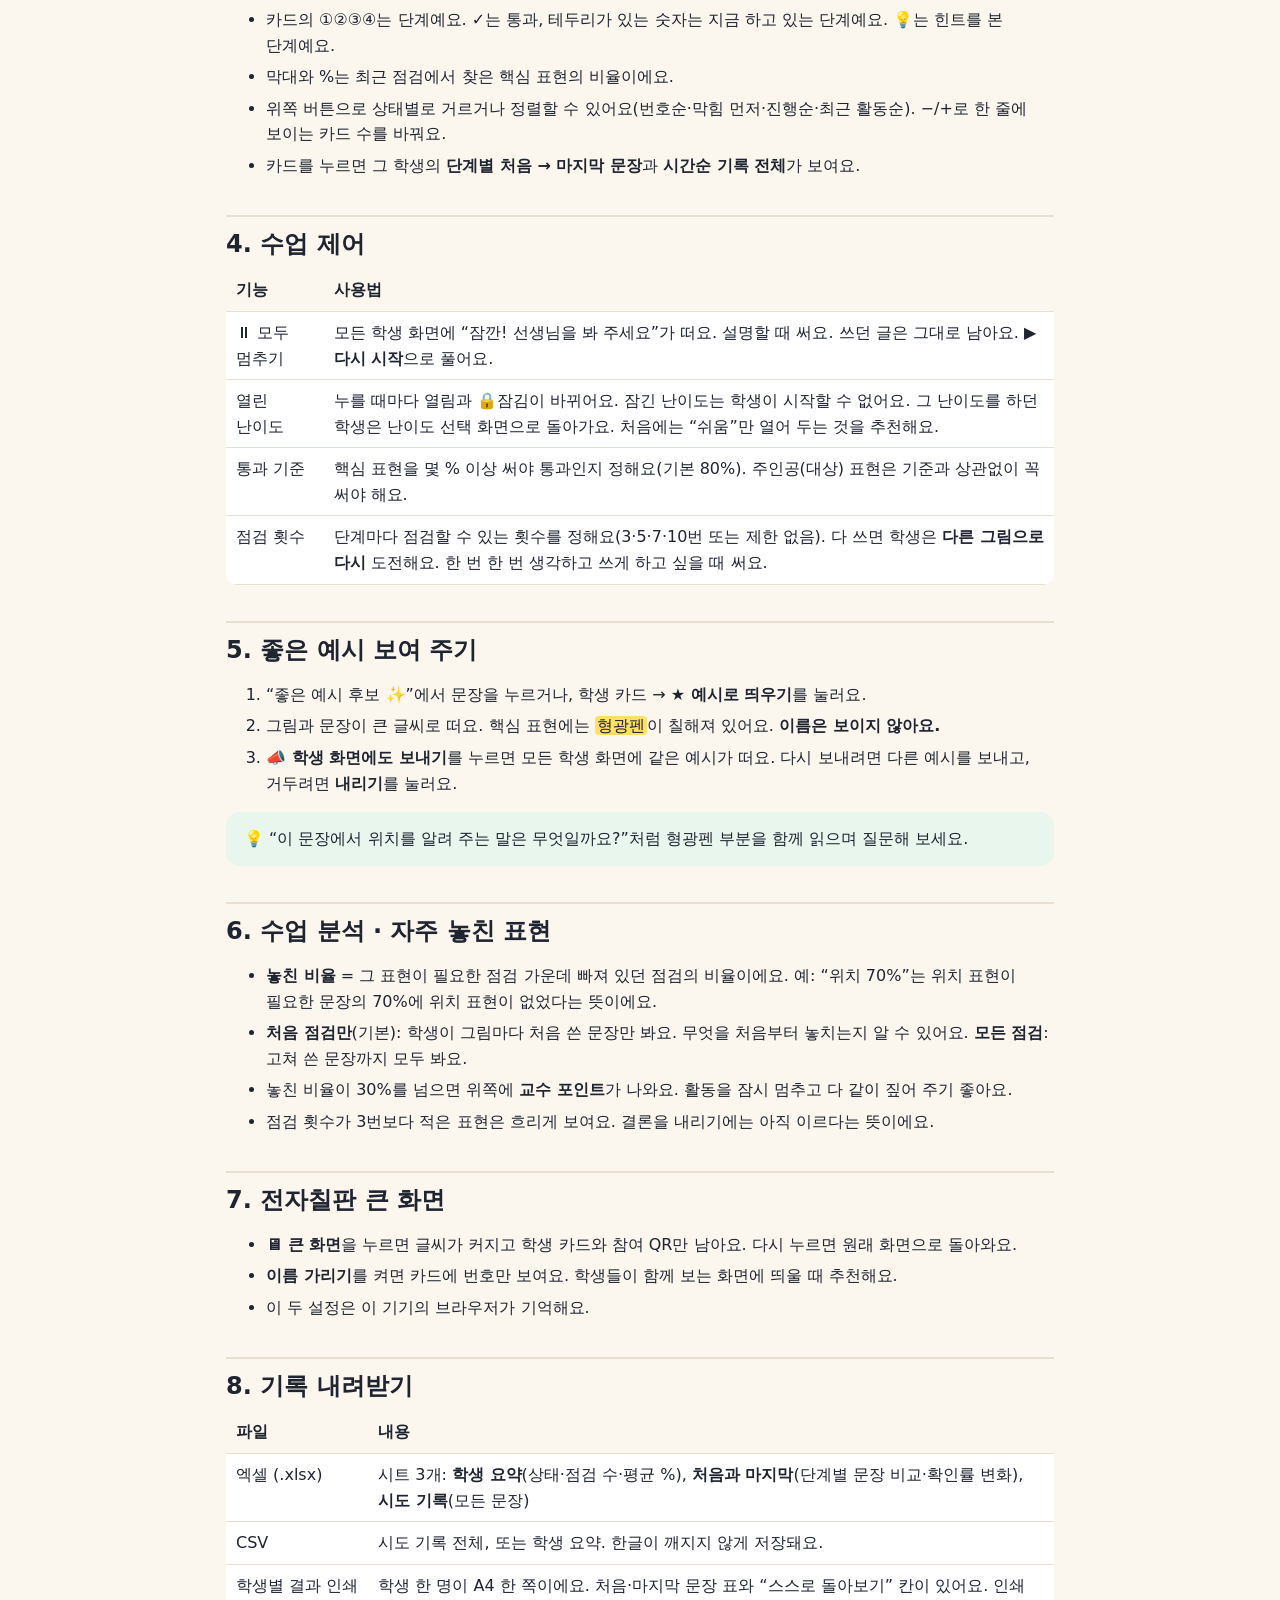
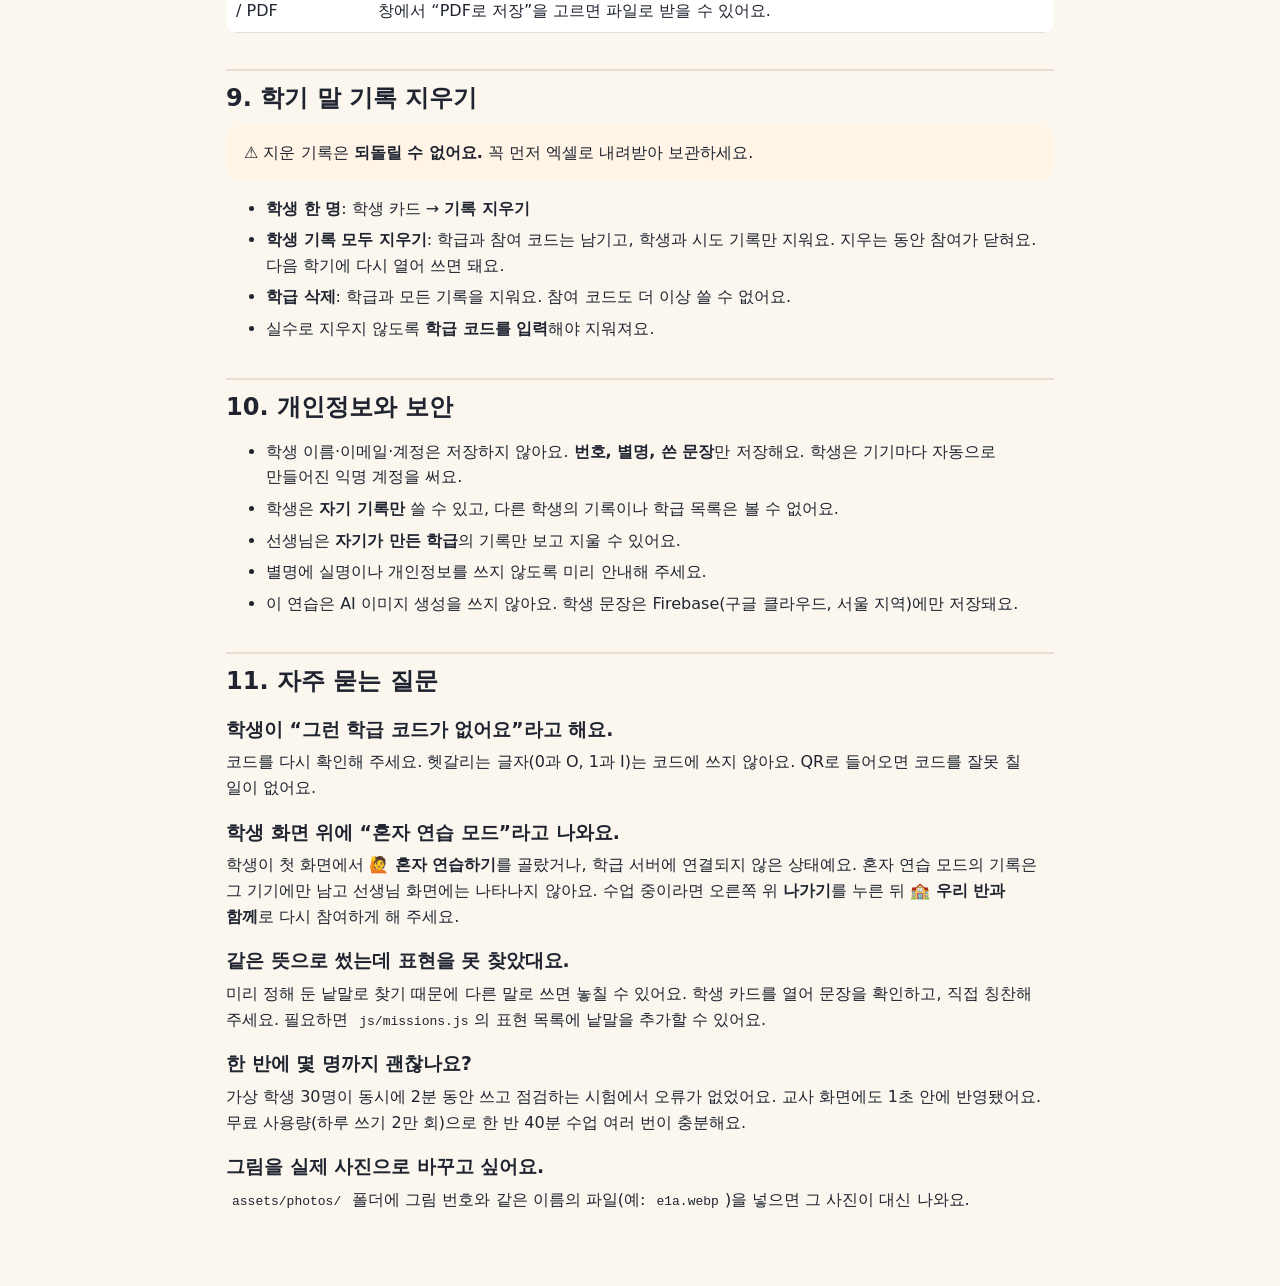
==== commit 397139da: "학생 첫 화면: 혼자 연습하기(학급 코드 없이) + 선생님 로그인 버튼 - 참여 화면에 우리 반과 함께 / 혼자 연습하기 탭 (혼자 연습은 번호 선택, 기록은 이 기기에만) - 혼" ====
--- a/guide.html
+++ b/guide.html
@@ -65,6 +65,8 @@
       <li>대시보드 오른쪽 위 <b>QR 코드</b>를 누르면 크게 보여요. 학생이 태블릿 카메라로 찍으면 <b>학급 코드가 채워진 채로</b> 열려요.</li>
       <li>학생은 <b>번호(1~40)</b>와 <b>별명(10자 이하)</b>만 입력해요. 실명을 쓰지 않아도 돼요.</li>
       <li>QR을 쓰지 않을 때는 학생 주소에 들어가 참여 코드를 직접 입력해요. <b>주소 복사</b> 버튼으로 주소를 공유할 수도 있어요.</li>
+      <li>학생 첫 화면에는 <b>🏫 우리 반과 함께</b>(학급 코드로 참여)와 <b>🙋 혼자 연습하기</b>(코드 없이, 집에서 연습할 때) 두 가지가 있어요. 수업 시간에는 “우리 반과 함께”를 고르게 해 주세요.</li>
+      <li>학생 첫 화면 아래 <b>🔑 선생님(관리자) 로그인</b>을 누르면 교사 화면으로 바로 갈 수 있어요.</li>
       <li><b>참여 허용</b> 체크를 끄면 새 학생이 들어올 수 없어요. 이미 들어온 학생은 계속할 수 있어요.</li>
       <li>여러 학생이 한 태블릿을 쓰면, 앞 학생이 오른쪽 위 <b>나가기</b>를 누른 뒤 다음 학생이 참여해요.</li>
     </ul>
@@ -148,7 +150,7 @@
     <h3>학생이 “그런 학급 코드가 없어요”라고 해요.</h3>
     <p>코드를 다시 확인해 주세요. 헷갈리는 글자(0과 O, 1과 I)는 코드에 쓰지 않아요. QR로 들어오면 코드를 잘못 칠 일이 없어요.</p>
     <h3>학생 화면 위에 “혼자 연습 모드”라고 나와요.</h3>
-    <p>학급 서버에 연결되지 않은 상태예요. 인터넷 연결을 확인하고 새로고침해 주세요. 혼자 연습 모드의 기록은 선생님 화면에 나타나지 않아요.</p>
+    <p>학생이 첫 화면에서 <b>🙋 혼자 연습하기</b>를 골랐거나, 학급 서버에 연결되지 않은 상태예요. 혼자 연습 모드의 기록은 그 기기에만 남고 선생님 화면에는 나타나지 않아요. 수업 중이라면 오른쪽 위 <b>나가기</b>를 누른 뒤 <b>🏫 우리 반과 함께</b>로 다시 참여하게 해 주세요.</p>
     <h3>같은 뜻으로 썼는데 표현을 못 찾았대요.</h3>
     <p>미리 정해 둔 낱말로 찾기 때문에 다른 말로 쓰면 놓칠 수 있어요. 학생 카드를 열어 문장을 확인하고, 직접 칭찬해 주세요. 필요하면 <code>js/missions.js</code>의 표현 목록에 낱말을 추가할 수 있어요.</p>
     <h3>한 반에 몇 명까지 괜찮나요?</h3>
--- a/css/style.css
+++ b/css/style.css
@@ -59,6 +59,12 @@
 .join-form input, .join-form select { border: 2px solid var(--line); border-radius: 12px; padding: 12px 14px; background: #fff; font-size: 1.05rem; }
 .join-form input:focus, .join-form select:focus { border-color: var(--accent); outline: none; }
 #classCode { text-transform: uppercase; letter-spacing: .15em; font-weight: 800; }
+.join-tabs { display: grid; grid-template-columns: 1fr 1fr; gap: 6px; background: var(--bg); border-radius: 999px; padding: 5px; margin: 18px 0 12px; }
+.join-tabs button { border: 0; background: none; border-radius: 999px; padding: 10px 8px; font-weight: 800; color: var(--muted); }
+.join-tabs button.on { background: var(--card); color: var(--accent); box-shadow: 0 2px 8px rgba(31, 36, 48, .12); }
+.teacher-login { display: grid; gap: 2px; margin-top: 18px; padding: 12px 16px; border: 2px dashed var(--line); border-radius: 16px; color: var(--ink); text-decoration: none; font-weight: 800; }
+.teacher-login span { font-weight: 500; font-size: .85rem; color: var(--muted); }
+.teacher-login:hover { border-color: var(--accent); }
 .form-error { color: #c0392b; min-height: 1.4em; margin: 0; font-weight: 600; }
 
 /* 로비 */
@@ -206,5 +212,6 @@
 @media (max-width: 480px) {
   .topbar { padding: 8px 16px; }
   .join-card { padding: 28px 20px; margin: 16px auto; }
+  .join-tabs button { font-size: .86rem; padding: 10px 4px; white-space: nowrap; letter-spacing: -.02em; }
   .progress b { font-size: .8rem; }
 }
